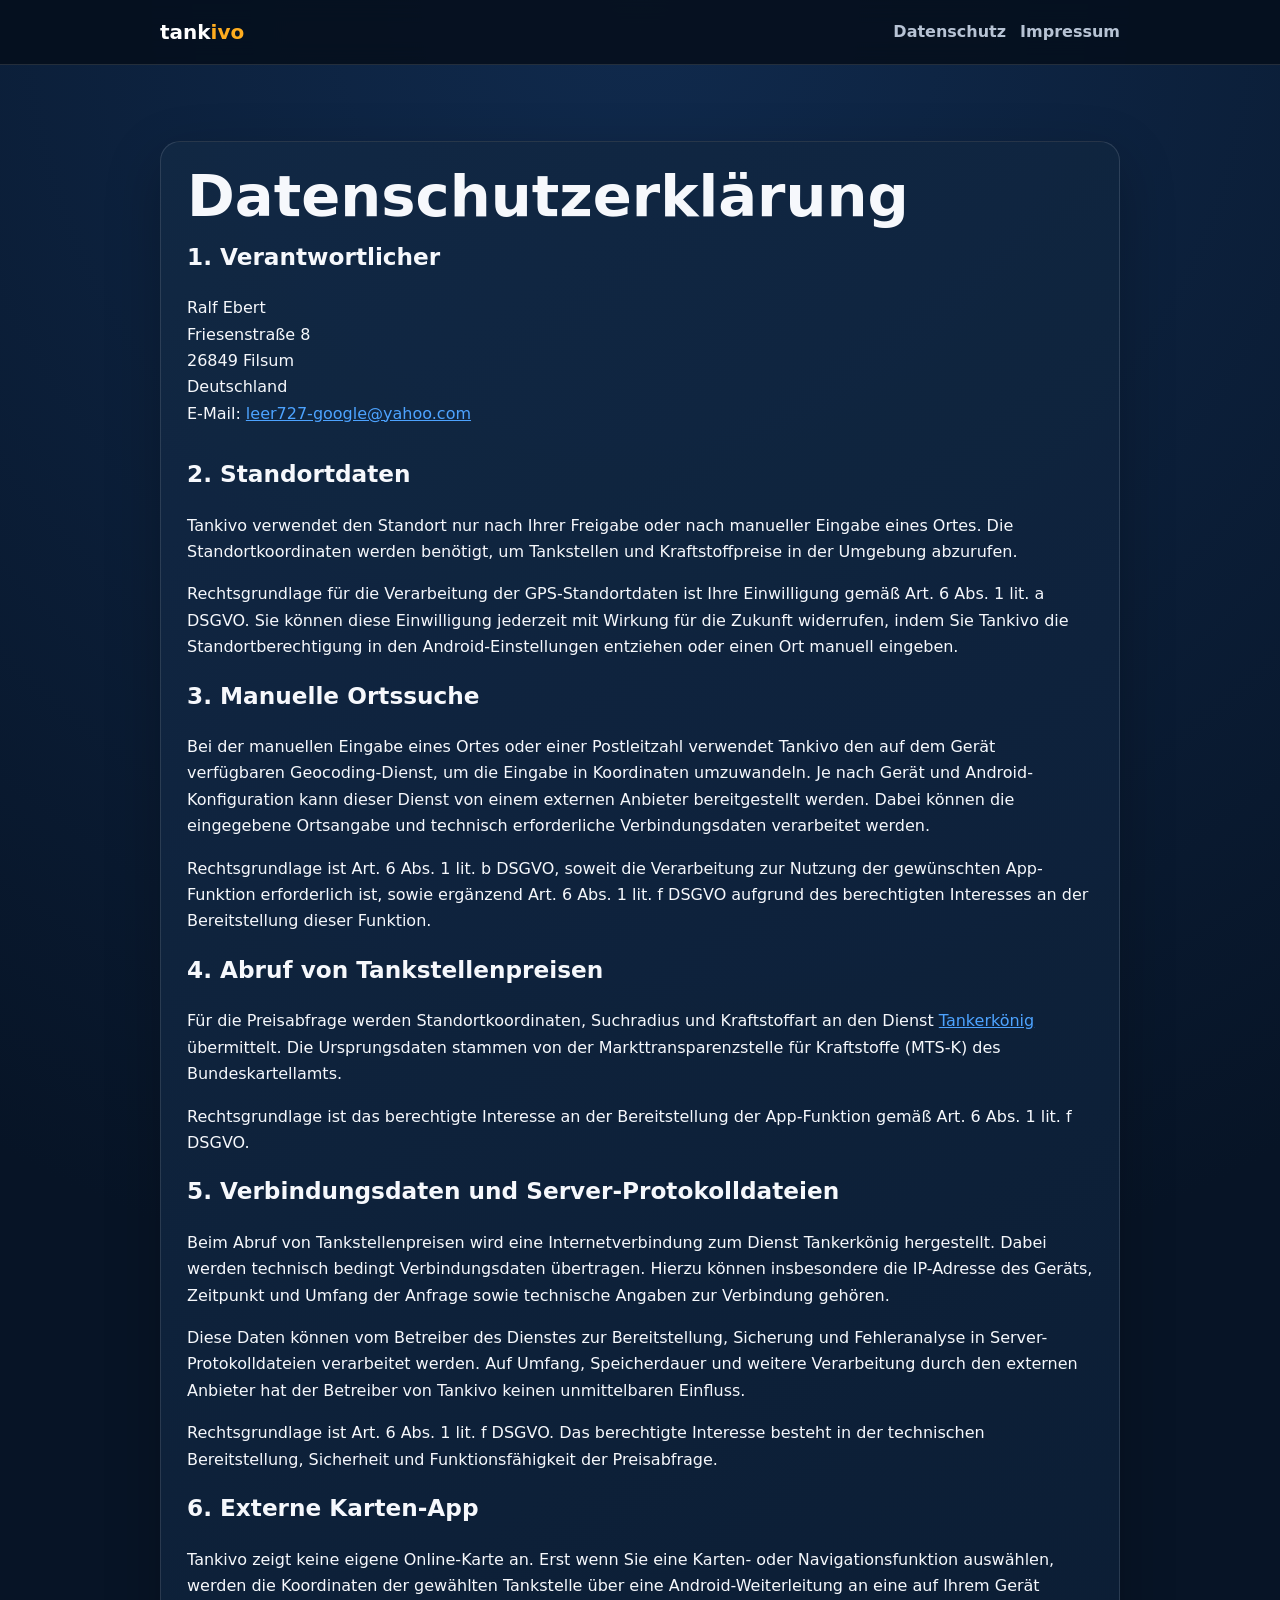
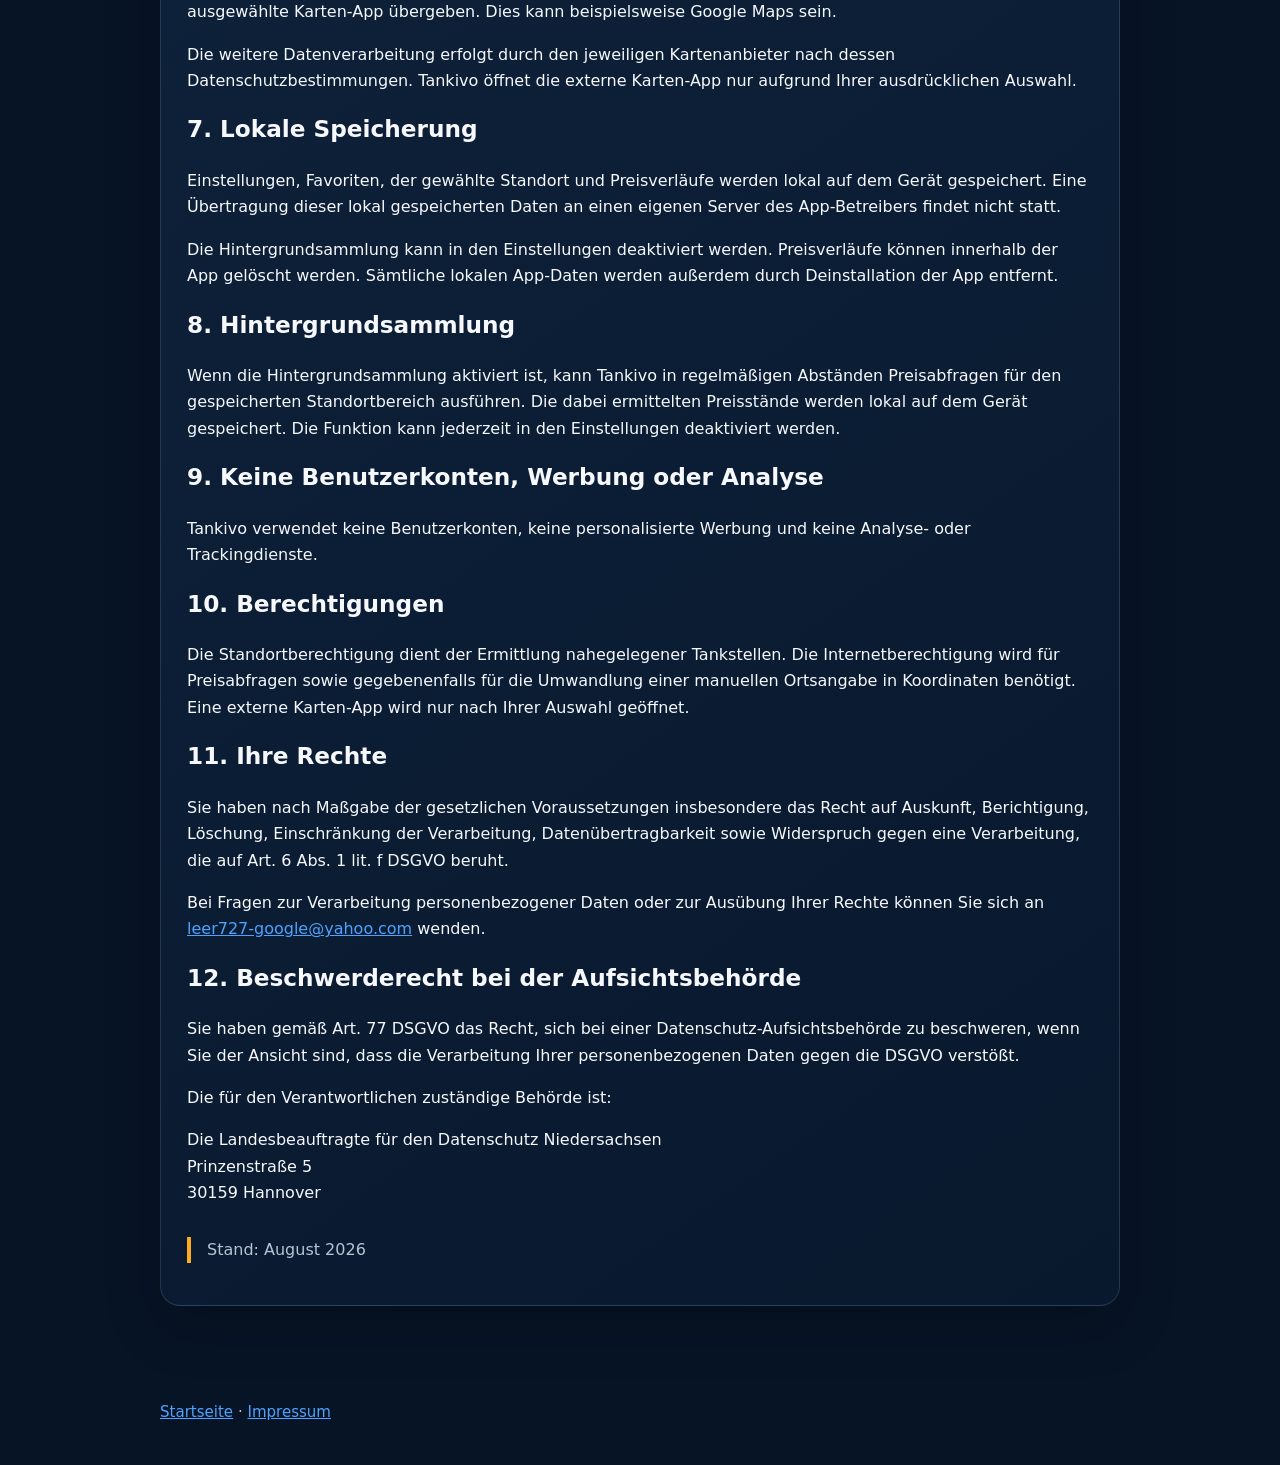
==== datenschutz.html @ 5ab4fc82 "Add Tankivo privacy policy" ====
<!doctype html>
<html lang="de">
<head>
  <meta charset="utf-8">
  <meta name="viewport" content="width=device-width, initial-scale=1">
  <meta name="description" content="Datenschutzerklärung der Android-App Tankivo.">
  <title>Datenschutz – Tankivo</title>
  <link rel="stylesheet" href="style.css">
</head>
<body>
<header>
  <nav>
    <a class="brand" href="index.html">tank<span>ivo</span></a>
    <div class="links">
      <a href="datenschutz.html">Datenschutz</a>
      <a href="impressum.html">Impressum</a>
    </div>
  </nav>
</header>
<main>
  <section class="card">
    <h1 style="font-size:clamp(2rem,7vw,3.6rem)">Datenschutzerklärung</h1>

    <h2>1. Verantwortlicher</h2>
    <address>
      Ralf Ebert<br>
      Friesenstraße 8<br>
      26849 Filsum<br>
      Deutschland<br>
      E-Mail: <a href="mailto:leer727-google@yahoo.com">leer727-google@yahoo.com</a>
    </address>

    <h2 style="margin-top:28px">2. Standortdaten</h2>
    <p>Tankivo verwendet den Standort nur nach Ihrer Freigabe oder nach manueller Eingabe eines Ortes. Die Standortkoordinaten werden benötigt, um Tankstellen und Kraftstoffpreise in der Umgebung abzurufen.</p>
    <p>Rechtsgrundlage für die Verarbeitung der GPS-Standortdaten ist Ihre Einwilligung gemäß Art. 6 Abs. 1 lit. a DSGVO. Sie können diese Einwilligung jederzeit mit Wirkung für die Zukunft widerrufen, indem Sie Tankivo die Standortberechtigung in den Android-Einstellungen entziehen oder einen Ort manuell eingeben.</p>

    <h2>3. Manuelle Ortssuche</h2>
    <p>Bei der manuellen Eingabe eines Ortes oder einer Postleitzahl verwendet Tankivo den auf dem Gerät verfügbaren Geocoding-Dienst, um die Eingabe in Koordinaten umzuwandeln. Je nach Gerät und Android-Konfiguration kann dieser Dienst von einem externen Anbieter bereitgestellt werden. Dabei können die eingegebene Ortsangabe und technisch erforderliche Verbindungsdaten verarbeitet werden.</p>
    <p>Rechtsgrundlage ist Art. 6 Abs. 1 lit. b DSGVO, soweit die Verarbeitung zur Nutzung der gewünschten App-Funktion erforderlich ist, sowie ergänzend Art. 6 Abs. 1 lit. f DSGVO aufgrund des berechtigten Interesses an der Bereitstellung dieser Funktion.</p>

    <h2>4. Abruf von Tankstellenpreisen</h2>
    <p>Für die Preisabfrage werden Standortkoordinaten, Suchradius und Kraftstoffart an den Dienst <a href="https://www.tankerkoenig.de/" rel="noopener noreferrer">Tankerkönig</a> übermittelt. Die Ursprungsdaten stammen von der Markttransparenzstelle für Kraftstoffe (MTS-K) des Bundeskartellamts.</p>
    <p>Rechtsgrundlage ist das berechtigte Interesse an der Bereitstellung der App-Funktion gemäß Art. 6 Abs. 1 lit. f DSGVO.</p>

    <h2>5. Verbindungsdaten und Server-Protokolldateien</h2>
    <p>Beim Abruf von Tankstellenpreisen wird eine Internetverbindung zum Dienst Tankerkönig hergestellt. Dabei werden technisch bedingt Verbindungsdaten übertragen. Hierzu können insbesondere die IP-Adresse des Geräts, Zeitpunkt und Umfang der Anfrage sowie technische Angaben zur Verbindung gehören.</p>
    <p>Diese Daten können vom Betreiber des Dienstes zur Bereitstellung, Sicherung und Fehleranalyse in Server-Protokolldateien verarbeitet werden. Auf Umfang, Speicherdauer und weitere Verarbeitung durch den externen Anbieter hat der Betreiber von Tankivo keinen unmittelbaren Einfluss.</p>
    <p>Rechtsgrundlage ist Art. 6 Abs. 1 lit. f DSGVO. Das berechtigte Interesse besteht in der technischen Bereitstellung, Sicherheit und Funktionsfähigkeit der Preisabfrage.</p>

    <h2>6. Externe Karten-App</h2>
    <p>Tankivo zeigt keine eigene Online-Karte an. Erst wenn Sie eine Karten- oder Navigationsfunktion auswählen, werden die Koordinaten der gewählten Tankstelle über eine Android-Weiterleitung an eine auf Ihrem Gerät ausgewählte Karten-App übergeben. Dies kann beispielsweise Google Maps sein.</p>
    <p>Die weitere Datenverarbeitung erfolgt durch den jeweiligen Kartenanbieter nach dessen Datenschutzbestimmungen. Tankivo öffnet die externe Karten-App nur aufgrund Ihrer ausdrücklichen Auswahl.</p>

    <h2>7. Lokale Speicherung</h2>
    <p>Einstellungen, Favoriten, der gewählte Standort und Preisverläufe werden lokal auf dem Gerät gespeichert. Eine Übertragung dieser lokal gespeicherten Daten an einen eigenen Server des App-Betreibers findet nicht statt.</p>
    <p>Die Hintergrundsammlung kann in den Einstellungen deaktiviert werden. Preisverläufe können innerhalb der App gelöscht werden. Sämtliche lokalen App-Daten werden außerdem durch Deinstallation der App entfernt.</p>

    <h2>8. Hintergrundsammlung</h2>
    <p>Wenn die Hintergrundsammlung aktiviert ist, kann Tankivo in regelmäßigen Abständen Preisabfragen für den gespeicherten Standortbereich ausführen. Die dabei ermittelten Preisstände werden lokal auf dem Gerät gespeichert. Die Funktion kann jederzeit in den Einstellungen deaktiviert werden.</p>

    <h2>9. Keine Benutzerkonten, Werbung oder Analyse</h2>
    <p>Tankivo verwendet keine Benutzerkonten, keine personalisierte Werbung und keine Analyse- oder Trackingdienste.</p>

    <h2>10. Berechtigungen</h2>
    <p>Die Standortberechtigung dient der Ermittlung nahegelegener Tankstellen. Die Internetberechtigung wird für Preisabfragen sowie gegebenenfalls für die Umwandlung einer manuellen Ortsangabe in Koordinaten benötigt. Eine externe Karten-App wird nur nach Ihrer Auswahl geöffnet.</p>

    <h2>11. Ihre Rechte</h2>
    <p>Sie haben nach Maßgabe der gesetzlichen Voraussetzungen insbesondere das Recht auf Auskunft, Berichtigung, Löschung, Einschränkung der Verarbeitung, Datenübertragbarkeit sowie Widerspruch gegen eine Verarbeitung, die auf Art. 6 Abs. 1 lit. f DSGVO beruht.</p>
    <p>Bei Fragen zur Verarbeitung personenbezogener Daten oder zur Ausübung Ihrer Rechte können Sie sich an <a href="mailto:leer727-google@yahoo.com">leer727-google@yahoo.com</a> wenden.</p>

    <h2>12. Beschwerderecht bei der Aufsichtsbehörde</h2>
    <p>Sie haben gemäß Art. 77 DSGVO das Recht, sich bei einer Datenschutz-Aufsichtsbehörde zu beschweren, wenn Sie der Ansicht sind, dass die Verarbeitung Ihrer personenbezogenen Daten gegen die DSGVO verstößt.</p>
    <p>Die für den Verantwortlichen zuständige Behörde ist:</p>
    <address>
      Die Landesbeauftragte für den Datenschutz Niedersachsen<br>
      Prinzenstraße 5<br>
      30159 Hannover
    </address>

    <p class="notice" style="margin-top:30px">Stand: August 2026</p>
  </section>
</main>
<footer>
  <a href="index.html">Startseite</a> · <a href="impressum.html">Impressum</a>
</footer>
</body>
</html>
---- style.css ----
:root {
  color-scheme: light dark;
  --bg: #071426;
  --surface: #0d1e35;
  --surface-2: #122844;
  --text: #f6f8fc;
  --muted: #b7c3d4;
  --blue: #4da3ff;
  --orange: #ffad1f;
  --border: rgba(255,255,255,.12);
}
* { box-sizing: border-box; }
html { scroll-behavior: smooth; }
body {
  margin: 0;
  font-family: system-ui, -apple-system, BlinkMacSystemFont, "Segoe UI", sans-serif;
  background: radial-gradient(circle at top, #102a4d 0, var(--bg) 42%);
  color: var(--text);
  line-height: 1.65;
}
a { color: var(--blue); }
header {
  border-bottom: 1px solid var(--border);
  background: rgba(5, 14, 27, .86);
  backdrop-filter: blur(12px);
  position: sticky;
  top: 0;
  z-index: 10;
}
nav, main, footer {
  width: min(960px, calc(100% - 32px));
  margin: 0 auto;
}
nav {
  min-height: 64px;
  display: flex;
  align-items: center;
  justify-content: space-between;
  gap: 20px;
}
.brand { font-weight: 850; font-size: 1.25rem; color: #fff; text-decoration: none; }
.brand span { color: var(--orange); }
.links { display: flex; flex-wrap: wrap; gap: 14px; }
.links a { text-decoration: none; color: var(--muted); font-weight: 650; }
.links a:hover { color: #fff; }
main { padding: 54px 0 70px; }
.hero, .card {
  background: linear-gradient(145deg, rgba(18,40,68,.94), rgba(9,25,46,.94));
  border: 1px solid var(--border);
  border-radius: 20px;
  box-shadow: 0 18px 55px rgba(0,0,0,.24);
}
.hero { padding: clamp(28px, 6vw, 56px); }
.card { padding: 26px; margin-top: 22px; }
h1 { margin: 0 0 12px; font-size: clamp(2.2rem, 8vw, 4.8rem); line-height: 1; }
h1 .ivo { color: var(--orange); }
h2 { margin-top: 0; font-size: 1.45rem; }
h3 { margin-top: 26px; margin-bottom: 6px; }
p { margin-top: 0; }
.lead { font-size: 1.15rem; color: var(--muted); max-width: 720px; }
.buttons { display: flex; flex-wrap: wrap; gap: 12px; margin-top: 26px; }
.button {
  display: inline-block;
  padding: 11px 17px;
  border-radius: 10px;
  text-decoration: none;
  font-weight: 750;
  background: var(--blue);
  color: #061426;
}
.button.secondary { background: var(--orange); }
.notice { border-left: 4px solid var(--orange); padding-left: 16px; color: var(--muted); }
address { font-style: normal; }
footer { padding: 24px 0 40px; color: var(--muted); font-size: .94rem; }
@media (max-width: 640px) {
  nav { align-items: flex-start; flex-direction: column; padding: 14px 0; }
  main { padding-top: 28px; }
  .hero, .card { border-radius: 15px; }
}
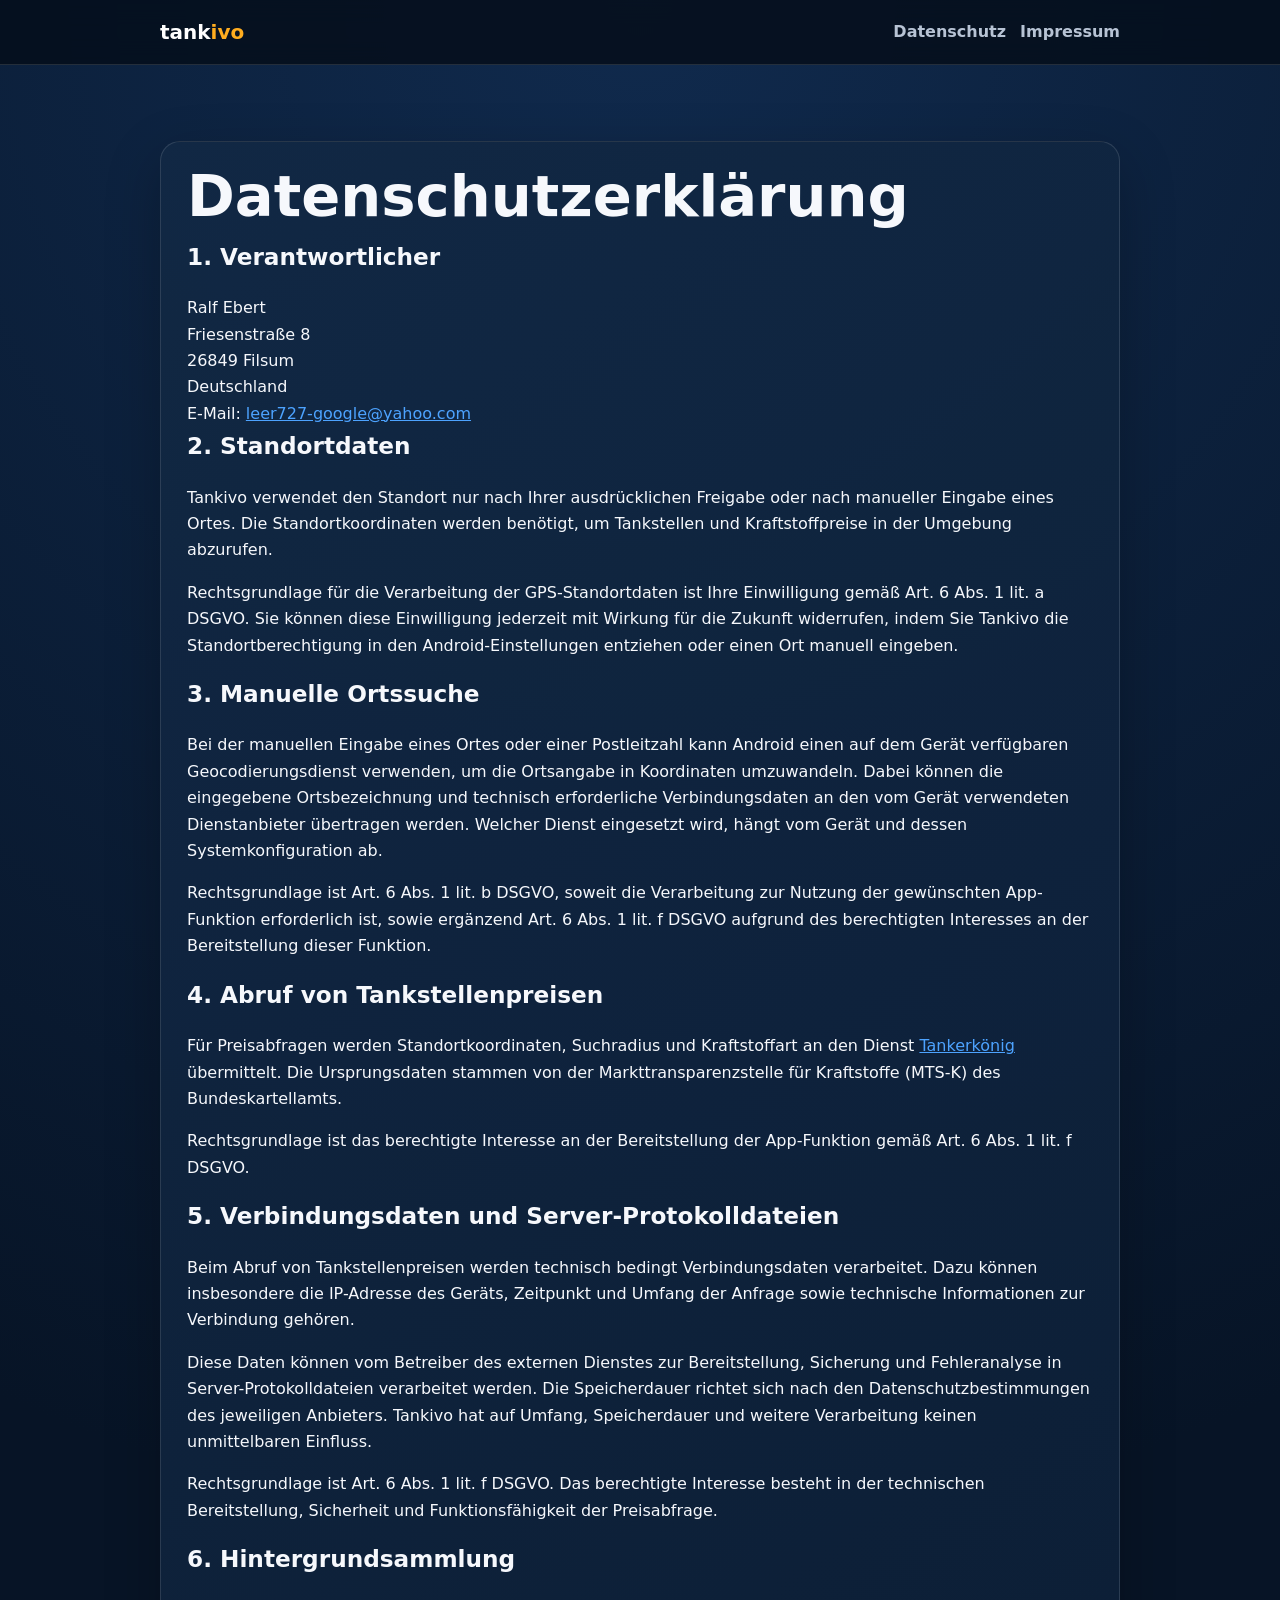
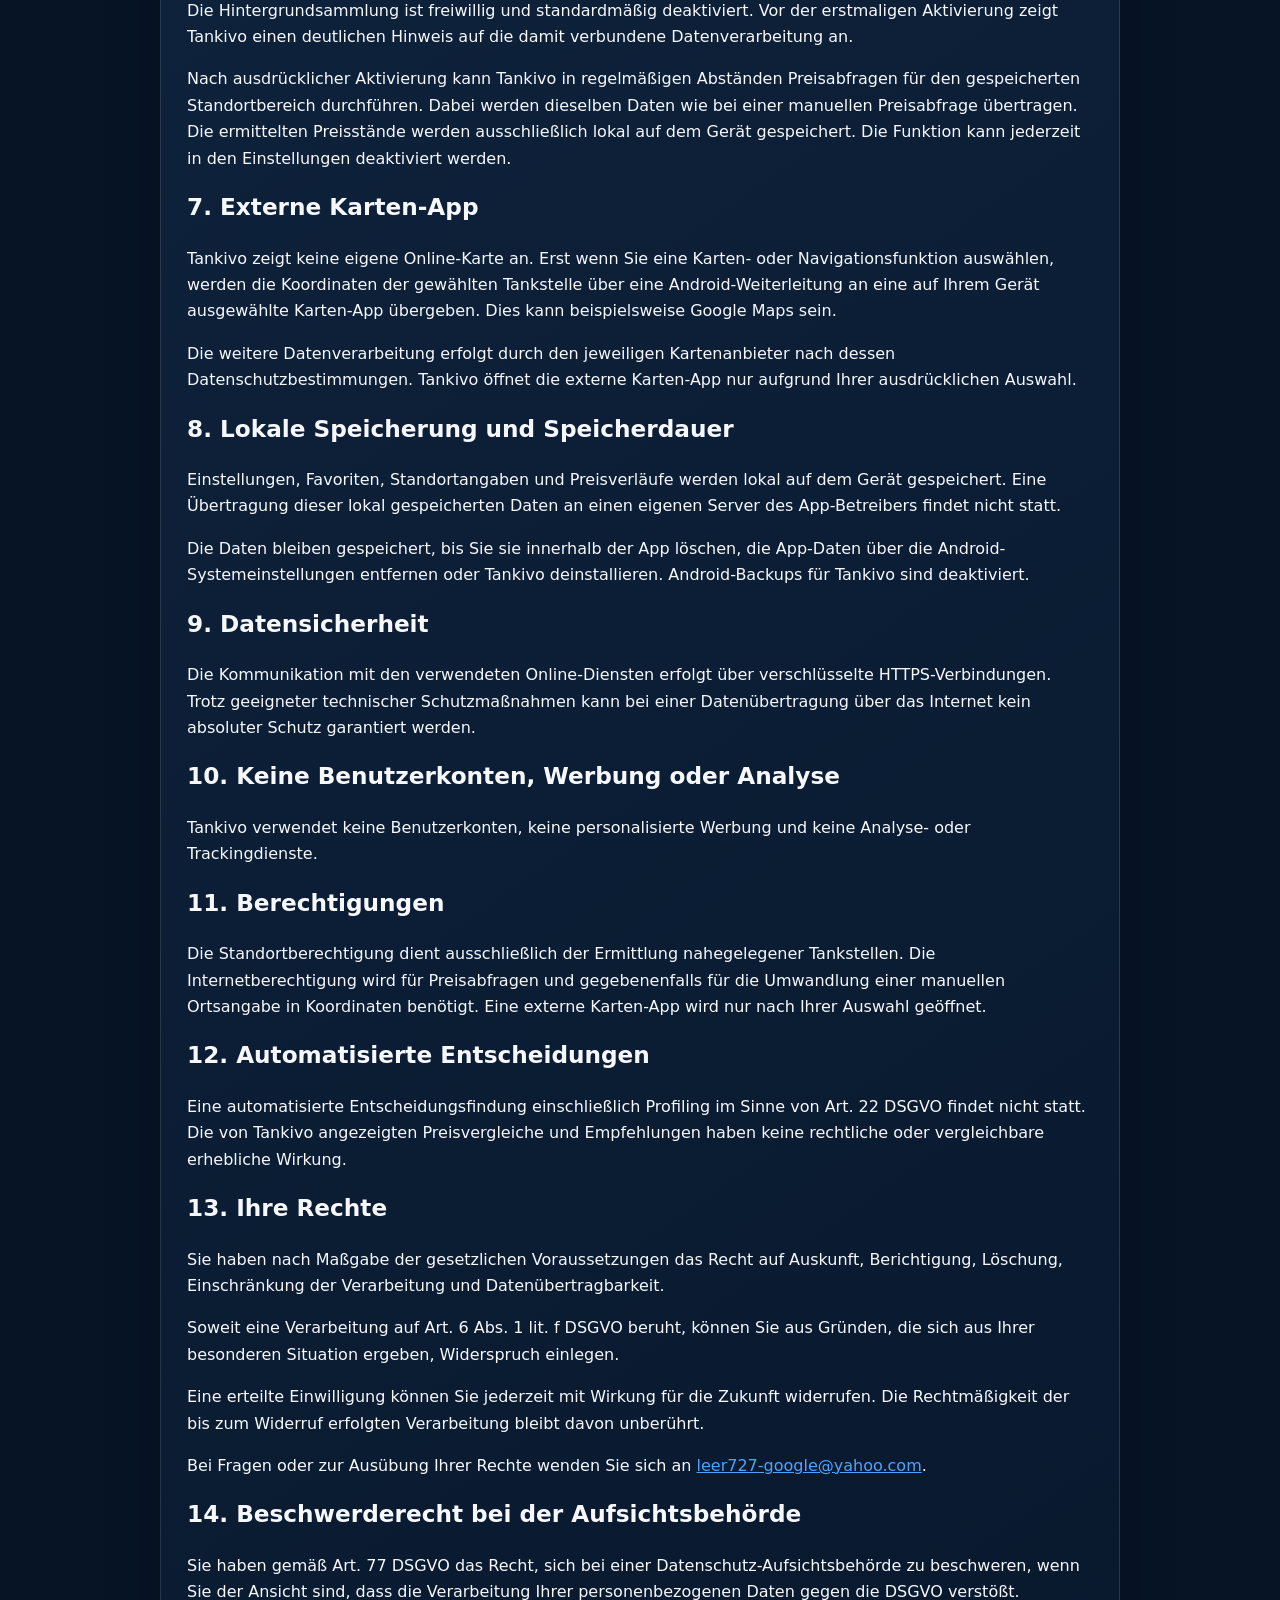
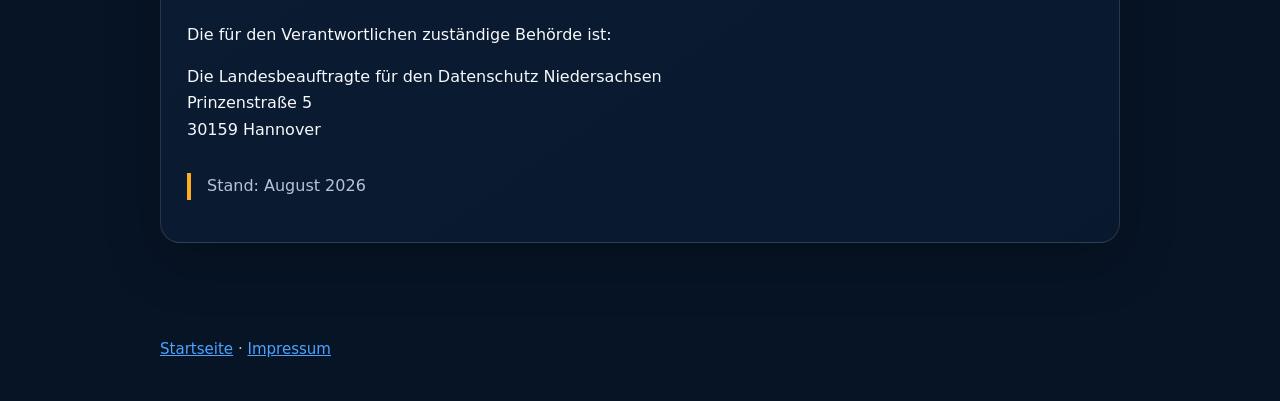
==== commit 58b55e0c: "Align public privacy policy with app behavior" ====
--- a/datenschutz.html
+++ b/datenschutz.html
@@ -30,45 +30,54 @@
       E-Mail: <a href="mailto:leer727-google@yahoo.com">leer727-google@yahoo.com</a>
     </address>
 
-    <h2 style="margin-top:28px">2. Standortdaten</h2>
-    <p>Tankivo verwendet den Standort nur nach Ihrer Freigabe oder nach manueller Eingabe eines Ortes. Die Standortkoordinaten werden benötigt, um Tankstellen und Kraftstoffpreise in der Umgebung abzurufen.</p>
+    <h2>2. Standortdaten</h2>
+    <p>Tankivo verwendet den Standort nur nach Ihrer ausdrücklichen Freigabe oder nach manueller Eingabe eines Ortes. Die Standortkoordinaten werden benötigt, um Tankstellen und Kraftstoffpreise in der Umgebung abzurufen.</p>
     <p>Rechtsgrundlage für die Verarbeitung der GPS-Standortdaten ist Ihre Einwilligung gemäß Art. 6 Abs. 1 lit. a DSGVO. Sie können diese Einwilligung jederzeit mit Wirkung für die Zukunft widerrufen, indem Sie Tankivo die Standortberechtigung in den Android-Einstellungen entziehen oder einen Ort manuell eingeben.</p>
 
     <h2>3. Manuelle Ortssuche</h2>
-    <p>Bei der manuellen Eingabe eines Ortes oder einer Postleitzahl verwendet Tankivo den auf dem Gerät verfügbaren Geocoding-Dienst, um die Eingabe in Koordinaten umzuwandeln. Je nach Gerät und Android-Konfiguration kann dieser Dienst von einem externen Anbieter bereitgestellt werden. Dabei können die eingegebene Ortsangabe und technisch erforderliche Verbindungsdaten verarbeitet werden.</p>
+    <p>Bei der manuellen Eingabe eines Ortes oder einer Postleitzahl kann Android einen auf dem Gerät verfügbaren Geocodierungsdienst verwenden, um die Ortsangabe in Koordinaten umzuwandeln. Dabei können die eingegebene Ortsbezeichnung und technisch erforderliche Verbindungsdaten an den vom Gerät verwendeten Dienstanbieter übertragen werden. Welcher Dienst eingesetzt wird, hängt vom Gerät und dessen Systemkonfiguration ab.</p>
     <p>Rechtsgrundlage ist Art. 6 Abs. 1 lit. b DSGVO, soweit die Verarbeitung zur Nutzung der gewünschten App-Funktion erforderlich ist, sowie ergänzend Art. 6 Abs. 1 lit. f DSGVO aufgrund des berechtigten Interesses an der Bereitstellung dieser Funktion.</p>
 
     <h2>4. Abruf von Tankstellenpreisen</h2>
-    <p>Für die Preisabfrage werden Standortkoordinaten, Suchradius und Kraftstoffart an den Dienst <a href="https://www.tankerkoenig.de/" rel="noopener noreferrer">Tankerkönig</a> übermittelt. Die Ursprungsdaten stammen von der Markttransparenzstelle für Kraftstoffe (MTS-K) des Bundeskartellamts.</p>
+    <p>Für Preisabfragen werden Standortkoordinaten, Suchradius und Kraftstoffart an den Dienst <a href="https://www.tankerkoenig.de/" rel="noopener noreferrer">Tankerkönig</a> übermittelt. Die Ursprungsdaten stammen von der Markttransparenzstelle für Kraftstoffe (MTS-K) des Bundeskartellamts.</p>
     <p>Rechtsgrundlage ist das berechtigte Interesse an der Bereitstellung der App-Funktion gemäß Art. 6 Abs. 1 lit. f DSGVO.</p>
 
     <h2>5. Verbindungsdaten und Server-Protokolldateien</h2>
-    <p>Beim Abruf von Tankstellenpreisen wird eine Internetverbindung zum Dienst Tankerkönig hergestellt. Dabei werden technisch bedingt Verbindungsdaten übertragen. Hierzu können insbesondere die IP-Adresse des Geräts, Zeitpunkt und Umfang der Anfrage sowie technische Angaben zur Verbindung gehören.</p>
-    <p>Diese Daten können vom Betreiber des Dienstes zur Bereitstellung, Sicherung und Fehleranalyse in Server-Protokolldateien verarbeitet werden. Auf Umfang, Speicherdauer und weitere Verarbeitung durch den externen Anbieter hat der Betreiber von Tankivo keinen unmittelbaren Einfluss.</p>
+    <p>Beim Abruf von Tankstellenpreisen werden technisch bedingt Verbindungsdaten verarbeitet. Dazu können insbesondere die IP-Adresse des Geräts, Zeitpunkt und Umfang der Anfrage sowie technische Informationen zur Verbindung gehören.</p>
+    <p>Diese Daten können vom Betreiber des externen Dienstes zur Bereitstellung, Sicherung und Fehleranalyse in Server-Protokolldateien verarbeitet werden. Die Speicherdauer richtet sich nach den Datenschutzbestimmungen des jeweiligen Anbieters. Tankivo hat auf Umfang, Speicherdauer und weitere Verarbeitung keinen unmittelbaren Einfluss.</p>
     <p>Rechtsgrundlage ist Art. 6 Abs. 1 lit. f DSGVO. Das berechtigte Interesse besteht in der technischen Bereitstellung, Sicherheit und Funktionsfähigkeit der Preisabfrage.</p>
 
-    <h2>6. Externe Karten-App</h2>
+    <h2>6. Hintergrundsammlung</h2>
+    <p>Die Hintergrundsammlung ist freiwillig und standardmäßig deaktiviert. Vor der erstmaligen Aktivierung zeigt Tankivo einen deutlichen Hinweis auf die damit verbundene Datenverarbeitung an.</p>
+    <p>Nach ausdrücklicher Aktivierung kann Tankivo in regelmäßigen Abständen Preisabfragen für den gespeicherten Standortbereich durchführen. Dabei werden dieselben Daten wie bei einer manuellen Preisabfrage übertragen. Die ermittelten Preisstände werden ausschließlich lokal auf dem Gerät gespeichert. Die Funktion kann jederzeit in den Einstellungen deaktiviert werden.</p>
+
+    <h2>7. Externe Karten-App</h2>
     <p>Tankivo zeigt keine eigene Online-Karte an. Erst wenn Sie eine Karten- oder Navigationsfunktion auswählen, werden die Koordinaten der gewählten Tankstelle über eine Android-Weiterleitung an eine auf Ihrem Gerät ausgewählte Karten-App übergeben. Dies kann beispielsweise Google Maps sein.</p>
     <p>Die weitere Datenverarbeitung erfolgt durch den jeweiligen Kartenanbieter nach dessen Datenschutzbestimmungen. Tankivo öffnet die externe Karten-App nur aufgrund Ihrer ausdrücklichen Auswahl.</p>
 
-    <h2>7. Lokale Speicherung</h2>
-    <p>Einstellungen, Favoriten, der gewählte Standort und Preisverläufe werden lokal auf dem Gerät gespeichert. Eine Übertragung dieser lokal gespeicherten Daten an einen eigenen Server des App-Betreibers findet nicht statt.</p>
-    <p>Die Hintergrundsammlung kann in den Einstellungen deaktiviert werden. Preisverläufe können innerhalb der App gelöscht werden. Sämtliche lokalen App-Daten werden außerdem durch Deinstallation der App entfernt.</p>
+    <h2>8. Lokale Speicherung und Speicherdauer</h2>
+    <p>Einstellungen, Favoriten, Standortangaben und Preisverläufe werden lokal auf dem Gerät gespeichert. Eine Übertragung dieser lokal gespeicherten Daten an einen eigenen Server des App-Betreibers findet nicht statt.</p>
+    <p>Die Daten bleiben gespeichert, bis Sie sie innerhalb der App löschen, die App-Daten über die Android-Systemeinstellungen entfernen oder Tankivo deinstallieren. Android-Backups für Tankivo sind deaktiviert.</p>
 
-    <h2>8. Hintergrundsammlung</h2>
-    <p>Wenn die Hintergrundsammlung aktiviert ist, kann Tankivo in regelmäßigen Abständen Preisabfragen für den gespeicherten Standortbereich ausführen. Die dabei ermittelten Preisstände werden lokal auf dem Gerät gespeichert. Die Funktion kann jederzeit in den Einstellungen deaktiviert werden.</p>
+    <h2>9. Datensicherheit</h2>
+    <p>Die Kommunikation mit den verwendeten Online-Diensten erfolgt über verschlüsselte HTTPS-Verbindungen. Trotz geeigneter technischer Schutzmaßnahmen kann bei einer Datenübertragung über das Internet kein absoluter Schutz garantiert werden.</p>
 
-    <h2>9. Keine Benutzerkonten, Werbung oder Analyse</h2>
+    <h2>10. Keine Benutzerkonten, Werbung oder Analyse</h2>
     <p>Tankivo verwendet keine Benutzerkonten, keine personalisierte Werbung und keine Analyse- oder Trackingdienste.</p>
 
-    <h2>10. Berechtigungen</h2>
-    <p>Die Standortberechtigung dient der Ermittlung nahegelegener Tankstellen. Die Internetberechtigung wird für Preisabfragen sowie gegebenenfalls für die Umwandlung einer manuellen Ortsangabe in Koordinaten benötigt. Eine externe Karten-App wird nur nach Ihrer Auswahl geöffnet.</p>
+    <h2>11. Berechtigungen</h2>
+    <p>Die Standortberechtigung dient ausschließlich der Ermittlung nahegelegener Tankstellen. Die Internetberechtigung wird für Preisabfragen und gegebenenfalls für die Umwandlung einer manuellen Ortsangabe in Koordinaten benötigt. Eine externe Karten-App wird nur nach Ihrer Auswahl geöffnet.</p>
 
-    <h2>11. Ihre Rechte</h2>
-    <p>Sie haben nach Maßgabe der gesetzlichen Voraussetzungen insbesondere das Recht auf Auskunft, Berichtigung, Löschung, Einschränkung der Verarbeitung, Datenübertragbarkeit sowie Widerspruch gegen eine Verarbeitung, die auf Art. 6 Abs. 1 lit. f DSGVO beruht.</p>
-    <p>Bei Fragen zur Verarbeitung personenbezogener Daten oder zur Ausübung Ihrer Rechte können Sie sich an <a href="mailto:leer727-google@yahoo.com">leer727-google@yahoo.com</a> wenden.</p>
+    <h2>12. Automatisierte Entscheidungen</h2>
+    <p>Eine automatisierte Entscheidungsfindung einschließlich Profiling im Sinne von Art. 22 DSGVO findet nicht statt. Die von Tankivo angezeigten Preisvergleiche und Empfehlungen haben keine rechtliche oder vergleichbare erhebliche Wirkung.</p>
 
-    <h2>12. Beschwerderecht bei der Aufsichtsbehörde</h2>
+    <h2>13. Ihre Rechte</h2>
+    <p>Sie haben nach Maßgabe der gesetzlichen Voraussetzungen das Recht auf Auskunft, Berichtigung, Löschung, Einschränkung der Verarbeitung und Datenübertragbarkeit.</p>
+    <p>Soweit eine Verarbeitung auf Art. 6 Abs. 1 lit. f DSGVO beruht, können Sie aus Gründen, die sich aus Ihrer besonderen Situation ergeben, Widerspruch einlegen.</p>
+    <p>Eine erteilte Einwilligung können Sie jederzeit mit Wirkung für die Zukunft widerrufen. Die Rechtmäßigkeit der bis zum Widerruf erfolgten Verarbeitung bleibt davon unberührt.</p>
+    <p>Bei Fragen oder zur Ausübung Ihrer Rechte wenden Sie sich an <a href="mailto:leer727-google@yahoo.com">leer727-google@yahoo.com</a>.</p>
+
+    <h2>14. Beschwerderecht bei der Aufsichtsbehörde</h2>
     <p>Sie haben gemäß Art. 77 DSGVO das Recht, sich bei einer Datenschutz-Aufsichtsbehörde zu beschweren, wenn Sie der Ansicht sind, dass die Verarbeitung Ihrer personenbezogenen Daten gegen die DSGVO verstößt.</p>
     <p>Die für den Verantwortlichen zuständige Behörde ist:</p>
     <address>
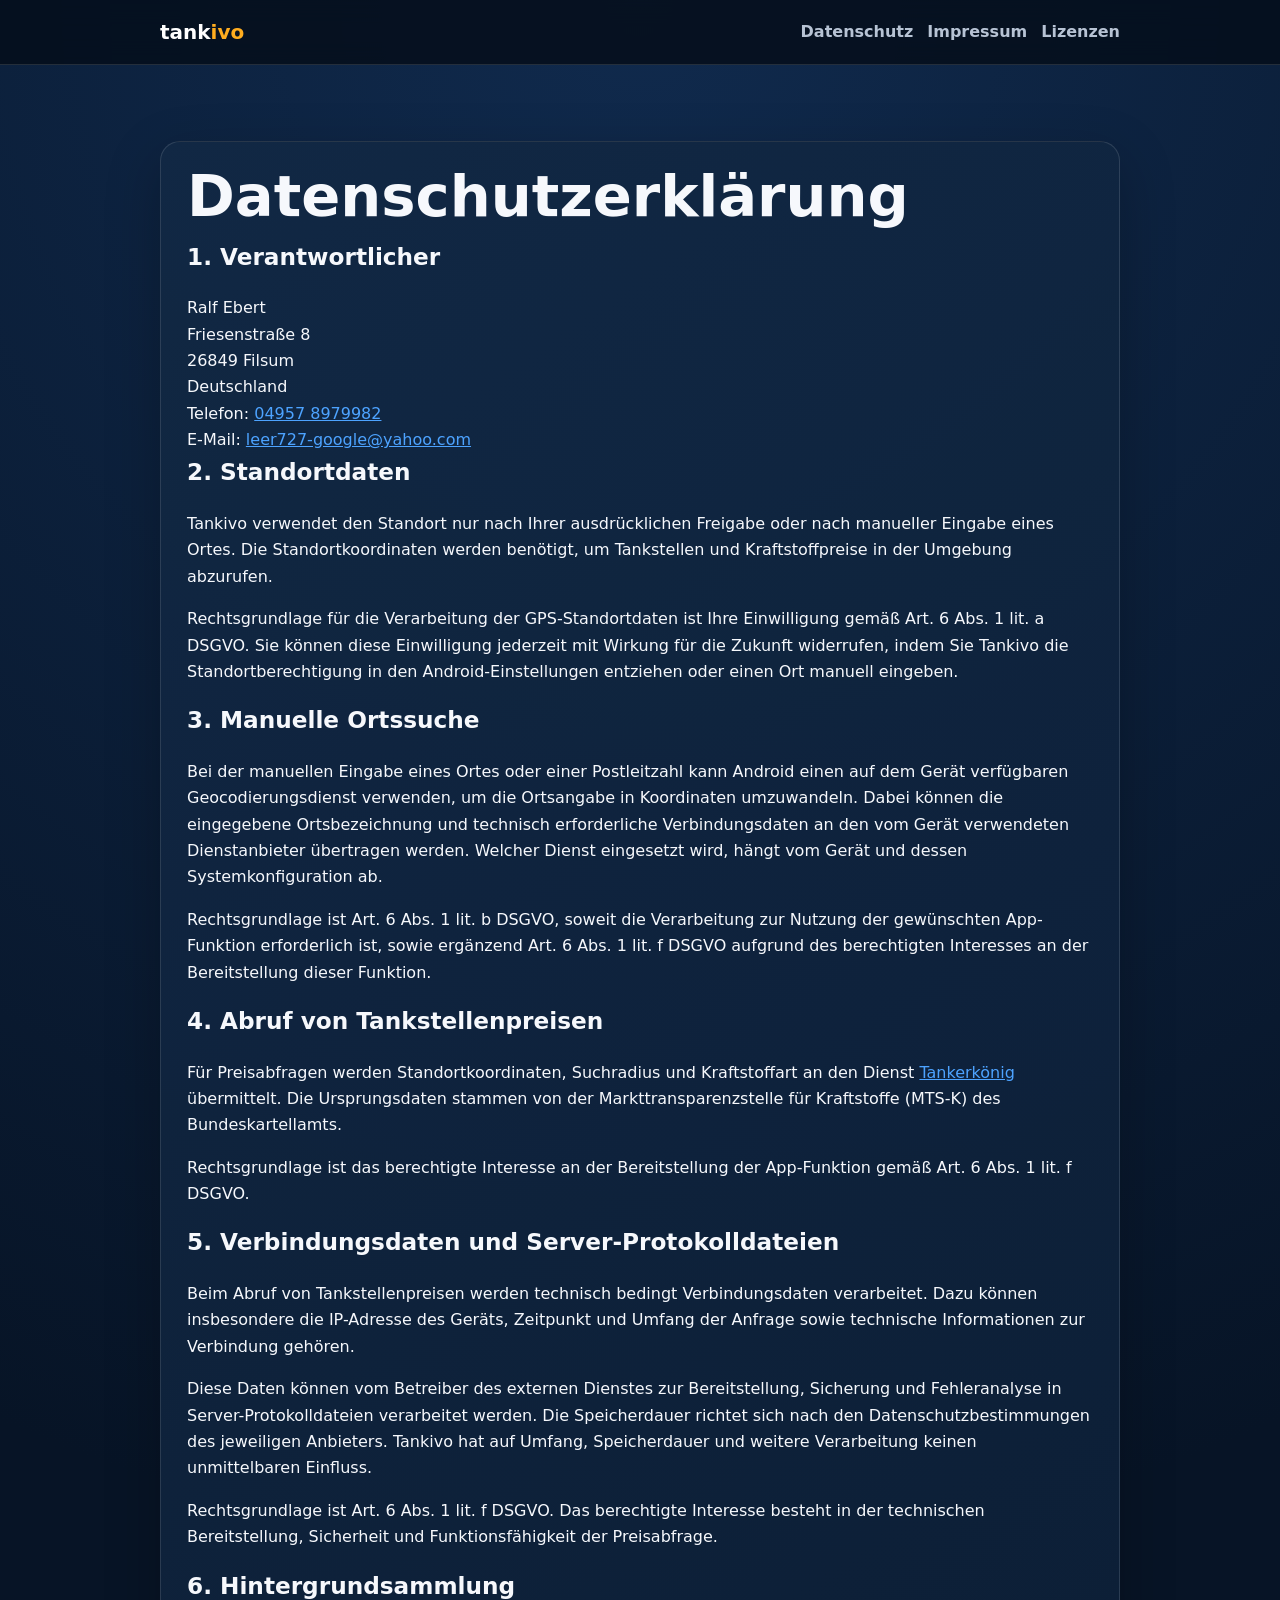
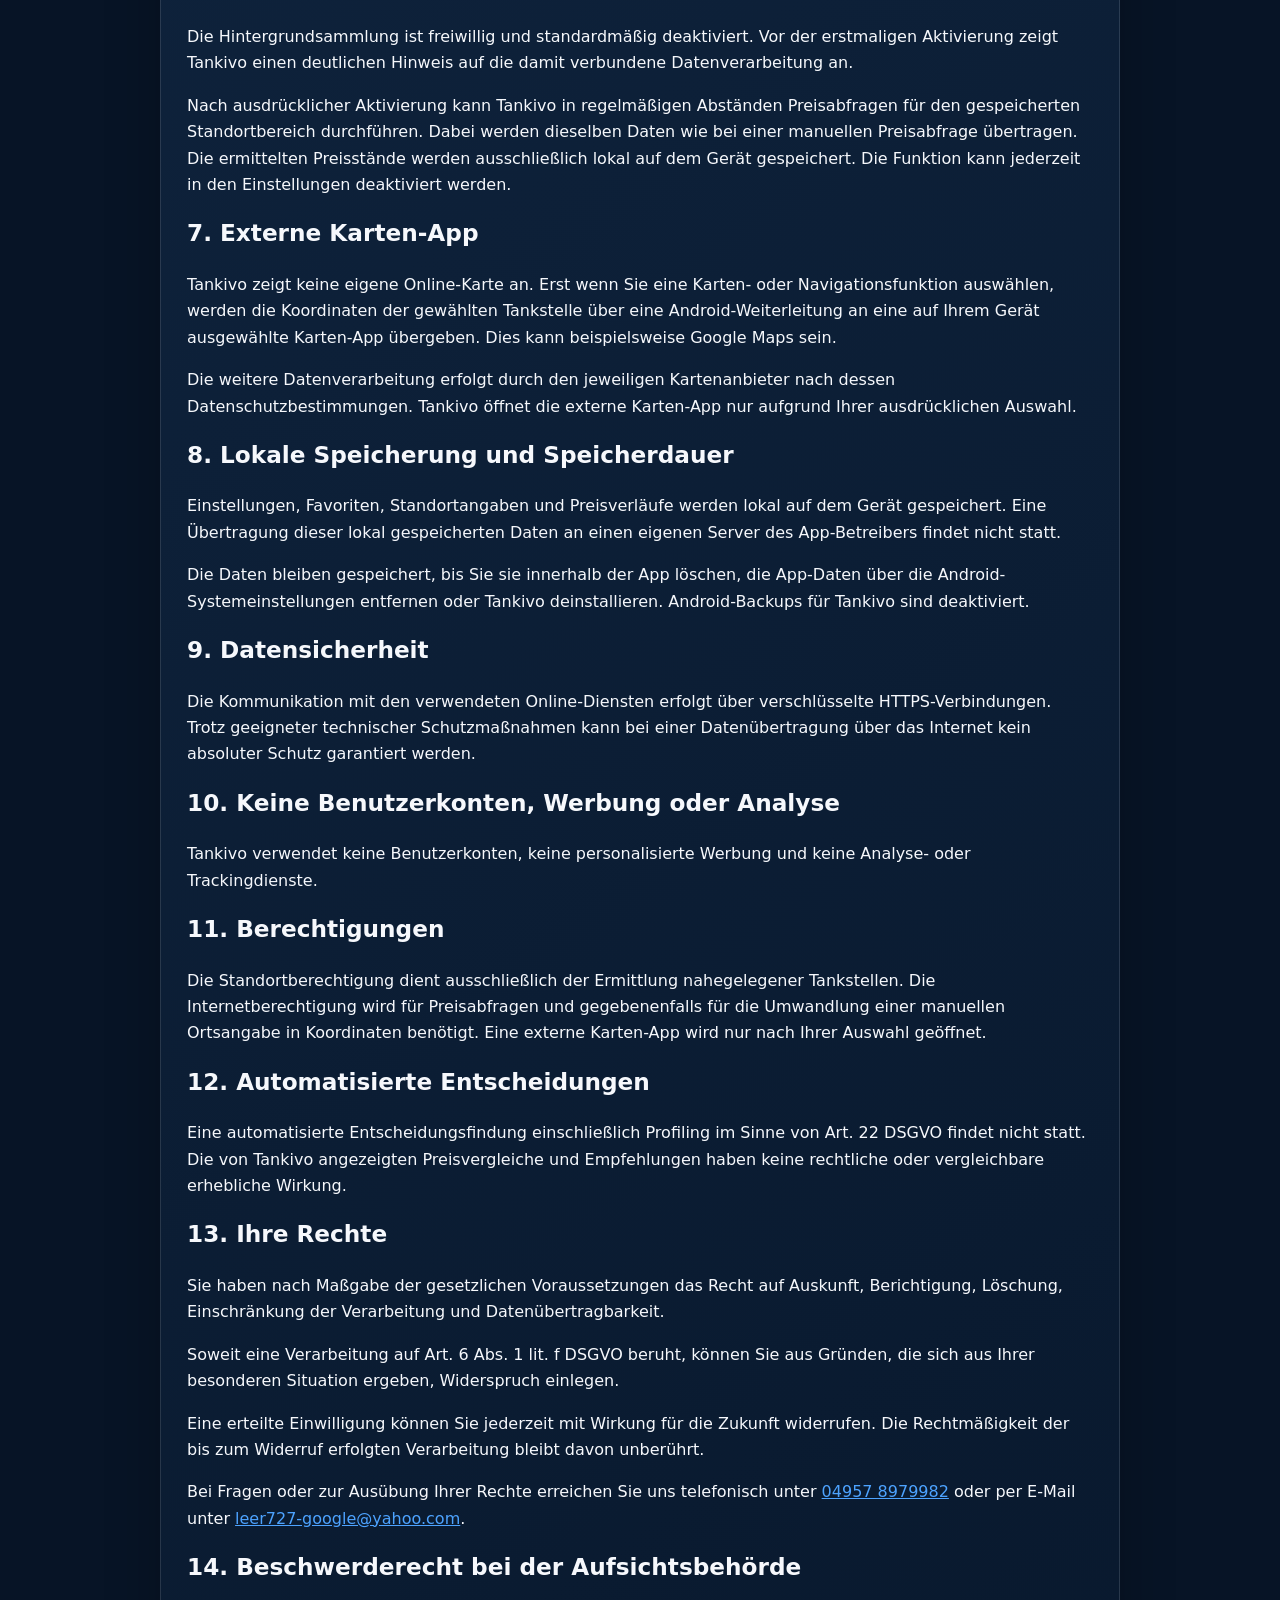
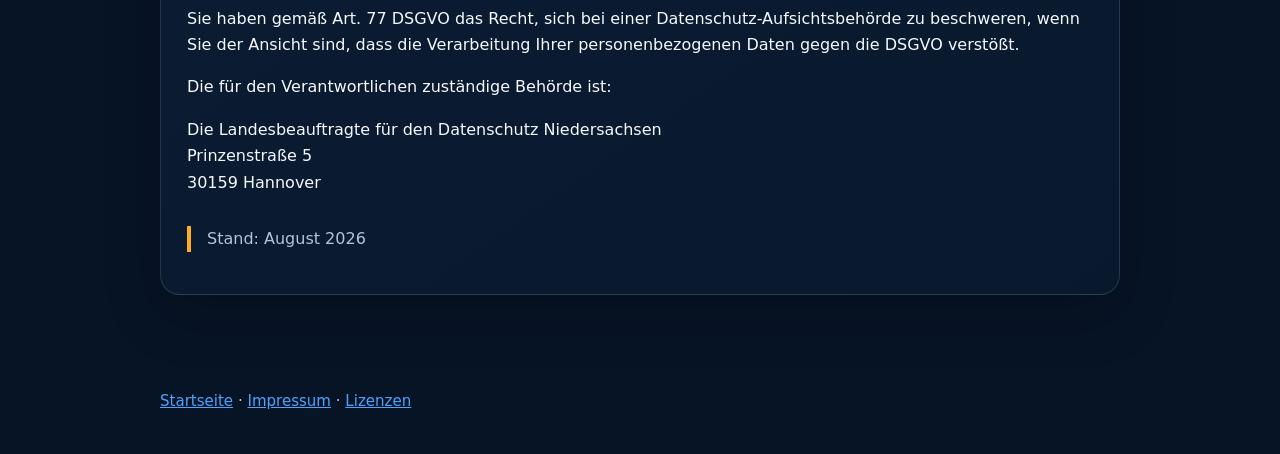
==== commit fc849a0e: "Add phone number to privacy policy" ====
--- a/datenschutz.html
+++ b/datenschutz.html
@@ -14,6 +14,7 @@
     <div class="links">
       <a href="datenschutz.html">Datenschutz</a>
       <a href="impressum.html">Impressum</a>
+      <a href="lizenzen.html">Lizenzen</a>
     </div>
   </nav>
 </header>
@@ -27,6 +28,7 @@
       Friesenstraße 8<br>
       26849 Filsum<br>
       Deutschland<br>
+      Telefon: <a href="tel:+4949578979982">04957 8979982</a><br>
       E-Mail: <a href="mailto:leer727-google@yahoo.com">leer727-google@yahoo.com</a>
     </address>
 
@@ -75,7 +77,7 @@
     <p>Sie haben nach Maßgabe der gesetzlichen Voraussetzungen das Recht auf Auskunft, Berichtigung, Löschung, Einschränkung der Verarbeitung und Datenübertragbarkeit.</p>
     <p>Soweit eine Verarbeitung auf Art. 6 Abs. 1 lit. f DSGVO beruht, können Sie aus Gründen, die sich aus Ihrer besonderen Situation ergeben, Widerspruch einlegen.</p>
     <p>Eine erteilte Einwilligung können Sie jederzeit mit Wirkung für die Zukunft widerrufen. Die Rechtmäßigkeit der bis zum Widerruf erfolgten Verarbeitung bleibt davon unberührt.</p>
-    <p>Bei Fragen oder zur Ausübung Ihrer Rechte wenden Sie sich an <a href="mailto:leer727-google@yahoo.com">leer727-google@yahoo.com</a>.</p>
+    <p>Bei Fragen oder zur Ausübung Ihrer Rechte erreichen Sie uns telefonisch unter <a href="tel:+4949578979982">04957 8979982</a> oder per E-Mail unter <a href="mailto:leer727-google@yahoo.com">leer727-google@yahoo.com</a>.</p>
 
     <h2>14. Beschwerderecht bei der Aufsichtsbehörde</h2>
     <p>Sie haben gemäß Art. 77 DSGVO das Recht, sich bei einer Datenschutz-Aufsichtsbehörde zu beschweren, wenn Sie der Ansicht sind, dass die Verarbeitung Ihrer personenbezogenen Daten gegen die DSGVO verstößt.</p>
@@ -90,7 +92,7 @@
   </section>
 </main>
 <footer>
-  <a href="index.html">Startseite</a> · <a href="impressum.html">Impressum</a>
+  <a href="index.html">Startseite</a> · <a href="impressum.html">Impressum</a> · <a href="lizenzen.html">Lizenzen</a>
 </footer>
 </body>
 </html>
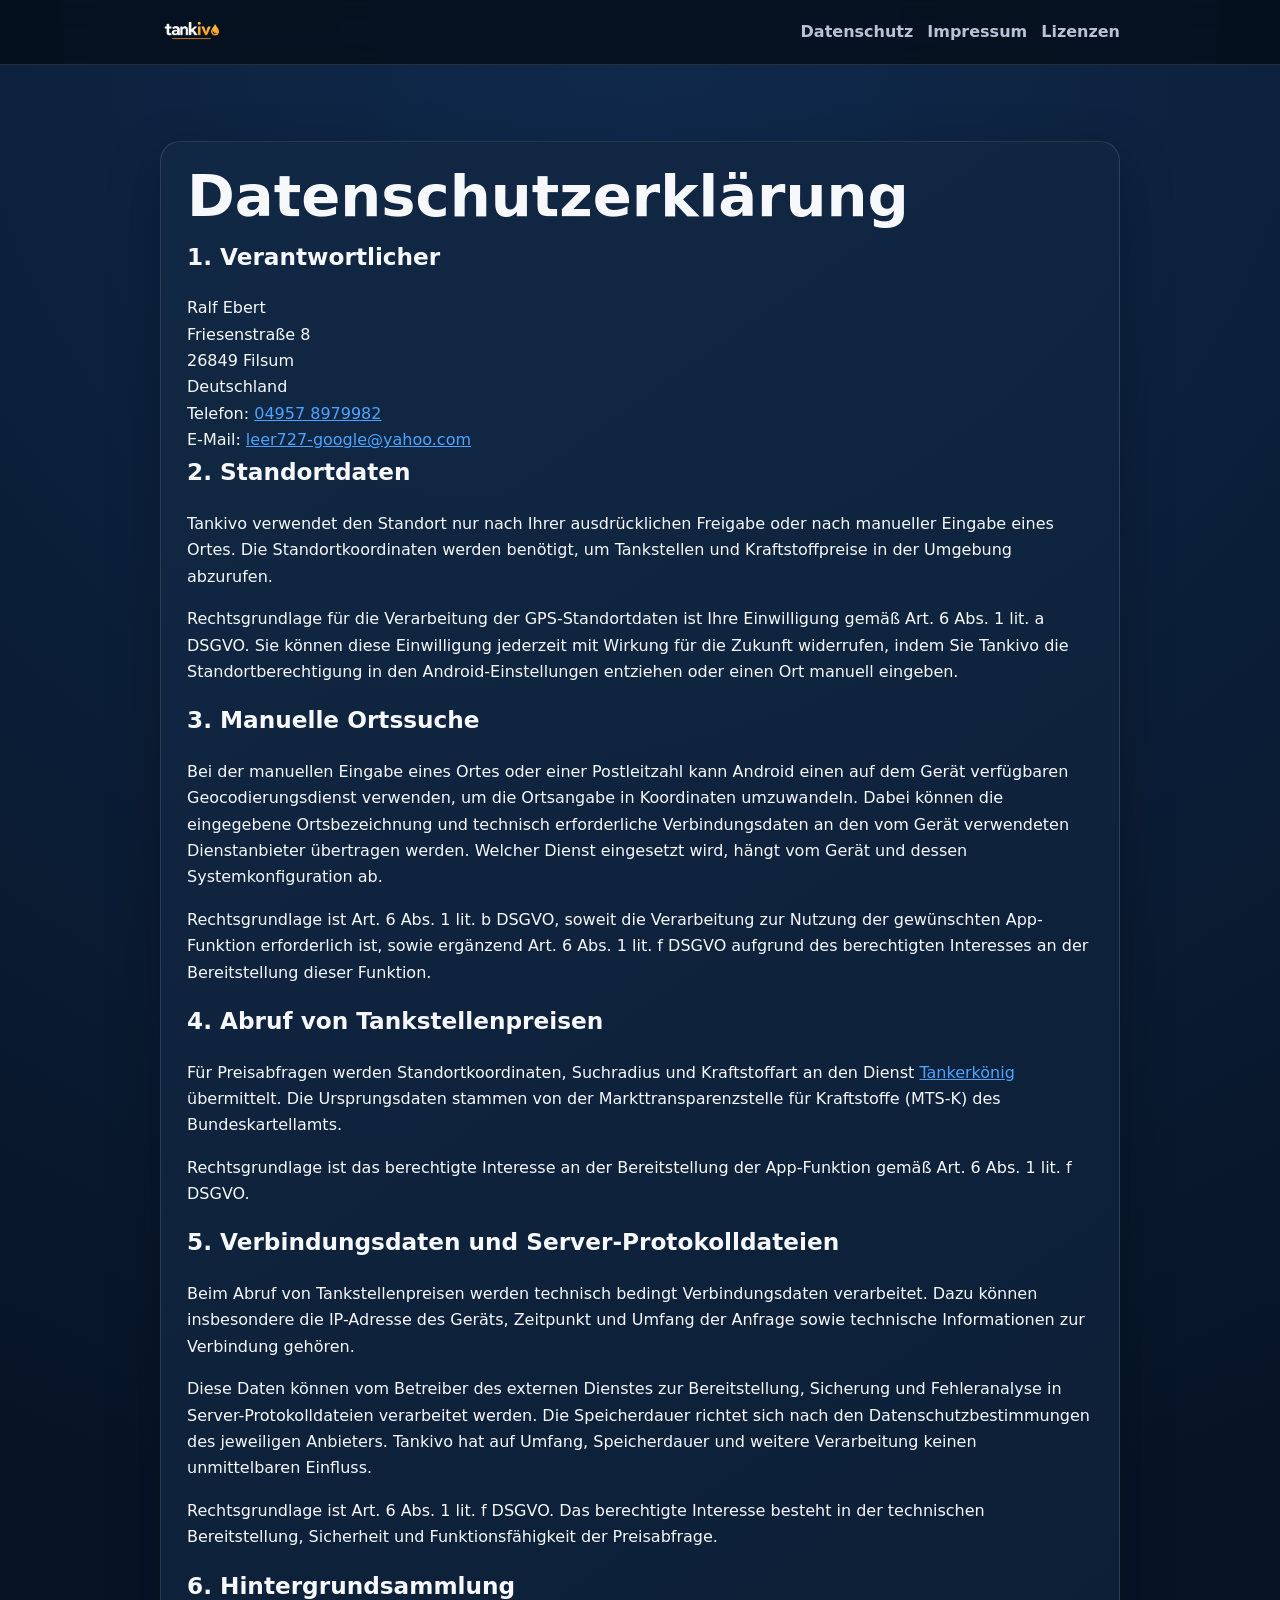
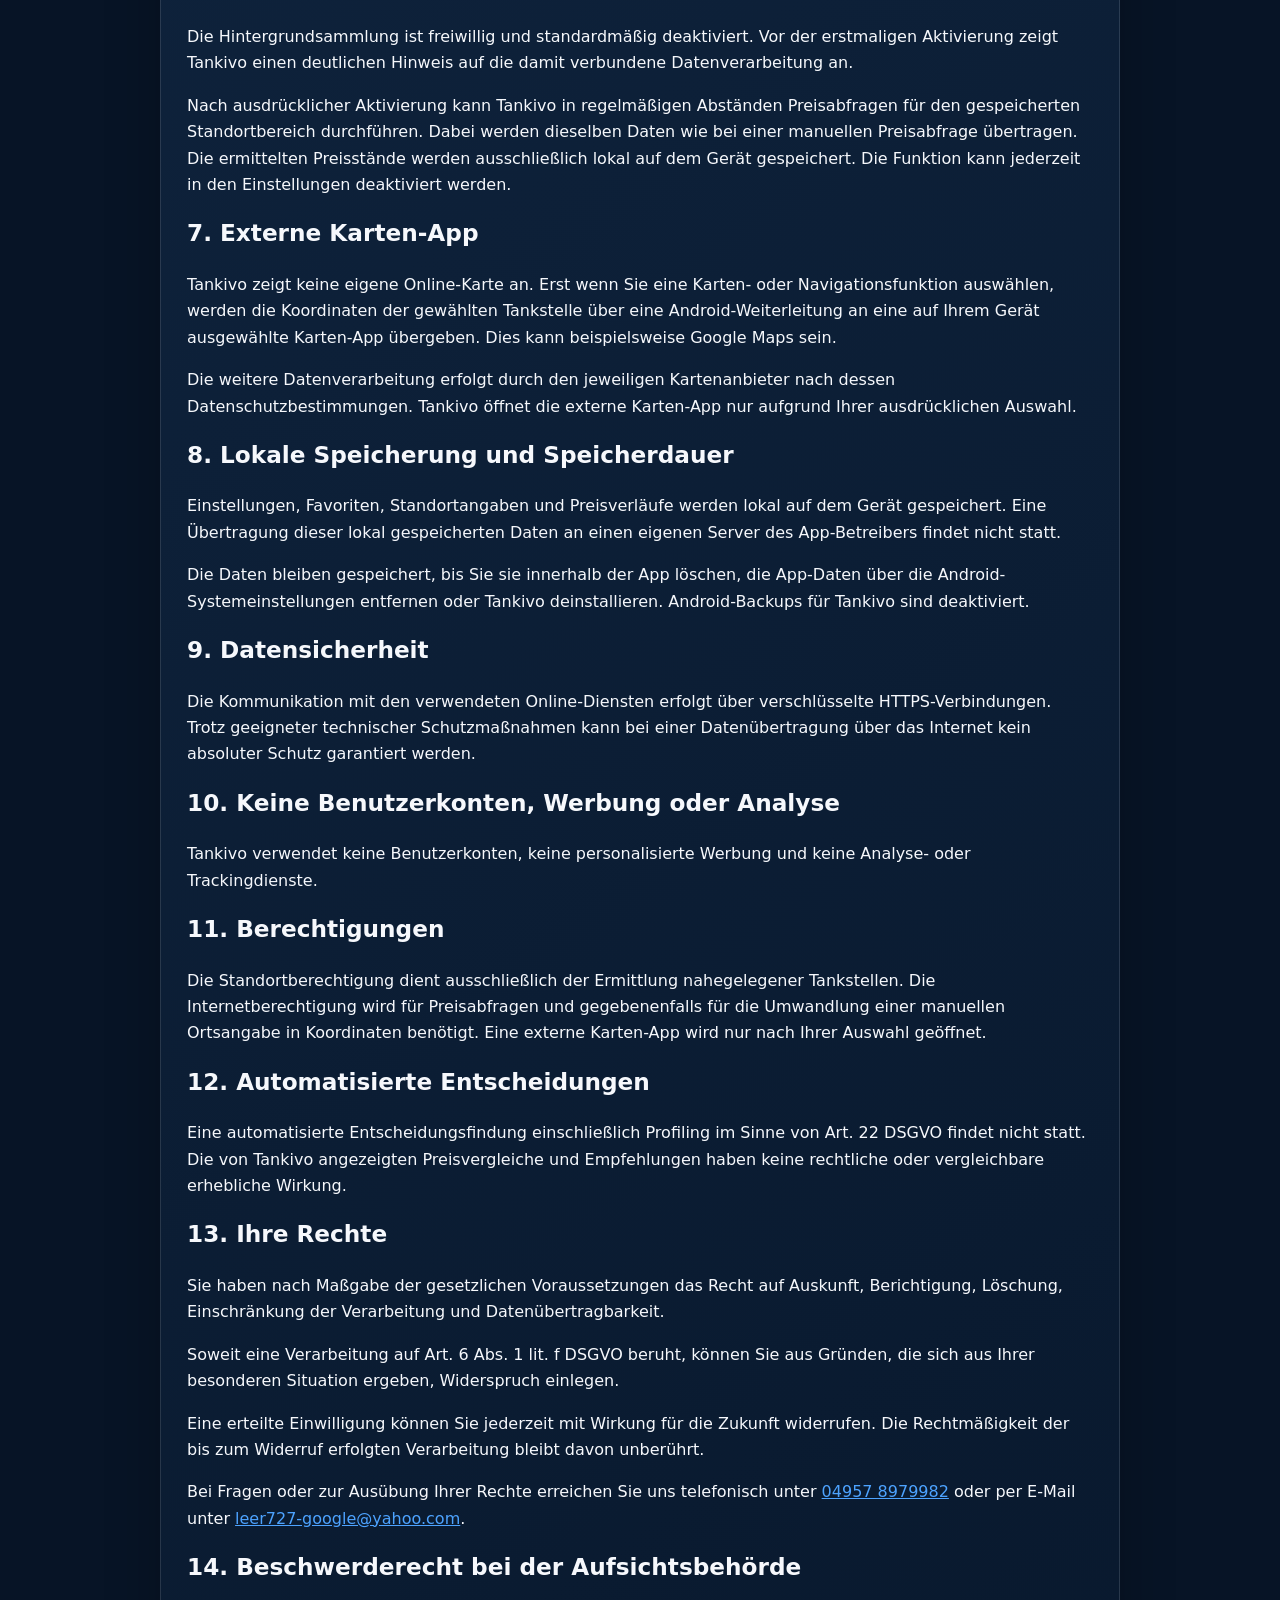
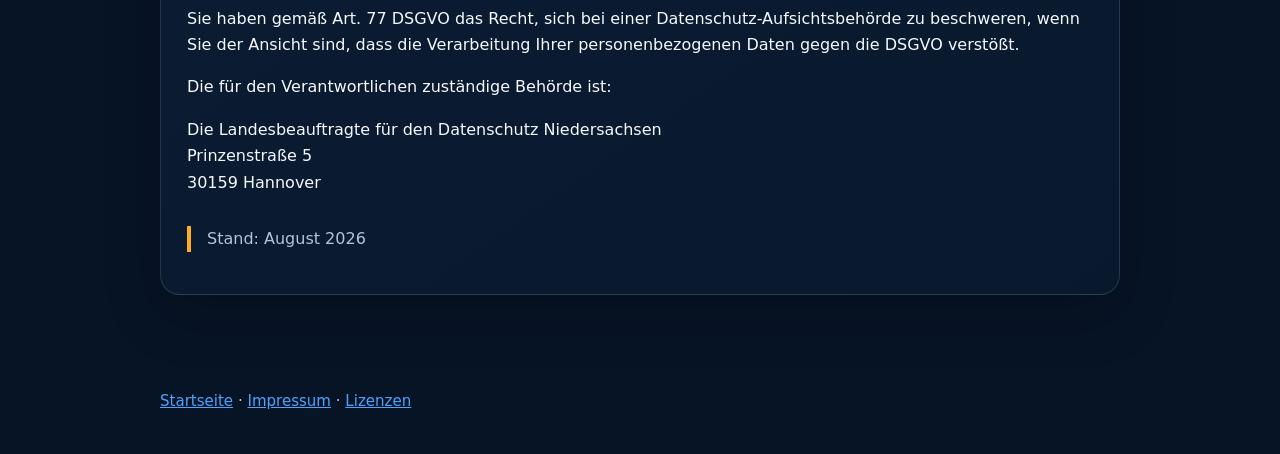
==== commit 0b04bf98: "Use logo directly on privacy page" ====
--- a/datenschutz.html
+++ b/datenschutz.html
@@ -10,9 +10,11 @@
 <body>
 <header>
   <nav>
-    <a class="brand" href="index.html">tank<span>ivo</span></a>
+    <a class="brand" href="index.html" aria-label="Tankivo Startseite">
+      <img class="brand-logo" src="tankivo-logo.png" alt="Tankivo">
+    </a>
     <div class="links">
-      <a href="datenschutz.html">Datenschutz</a>
+      <a href="datenschutz.html" aria-current="page">Datenschutz</a>
       <a href="impressum.html">Impressum</a>
       <a href="lizenzen.html">Lizenzen</a>
     </div>
--- a/style.css
+++ b/style.css
@@ -38,8 +38,25 @@
   justify-content: space-between;
   gap: 20px;
 }
-.brand { font-weight: 850; font-size: 1.25rem; color: #fff; text-decoration: none; }
-.brand span { color: var(--orange); }
+.brand {
+  display: inline-flex;
+  align-items: center;
+  text-decoration: none;
+  line-height: 0;
+}
+.brand-logo {
+  display: block;
+  width: auto;
+  height: 42px;
+  object-fit: contain;
+}
+.brand:not(:has(.brand-logo)) {
+  width: 190px;
+  height: 42px;
+  overflow: hidden;
+  font-size: 0;
+  background: url("tankivo-logo.png") left center / contain no-repeat;
+}
 .links { display: flex; flex-wrap: wrap; gap: 14px; }
 .links a { text-decoration: none; color: var(--muted); font-weight: 650; }
 .links a:hover { color: #fff; }
@@ -51,6 +68,12 @@
   box-shadow: 0 18px 55px rgba(0,0,0,.24);
 }
 .hero { padding: clamp(28px, 6vw, 56px); }
+.hero-logo {
+  display: block;
+  width: min(100%, 620px);
+  height: auto;
+  margin: 0 0 22px;
+}
 .card { padding: 26px; margin-top: 22px; }
 h1 { margin: 0 0 12px; font-size: clamp(2.2rem, 8vw, 4.8rem); line-height: 1; }
 h1 .ivo { color: var(--orange); }
@@ -74,6 +97,9 @@
 footer { padding: 24px 0 40px; color: var(--muted); font-size: .94rem; }
 @media (max-width: 640px) {
   nav { align-items: flex-start; flex-direction: column; padding: 14px 0; }
+  .brand-logo { height: 36px; }
+  .brand:not(:has(.brand-logo)) { width: 165px; height: 36px; }
   main { padding-top: 28px; }
   .hero, .card { border-radius: 15px; }
+  .hero-logo { width: 100%; margin-bottom: 18px; }
 }
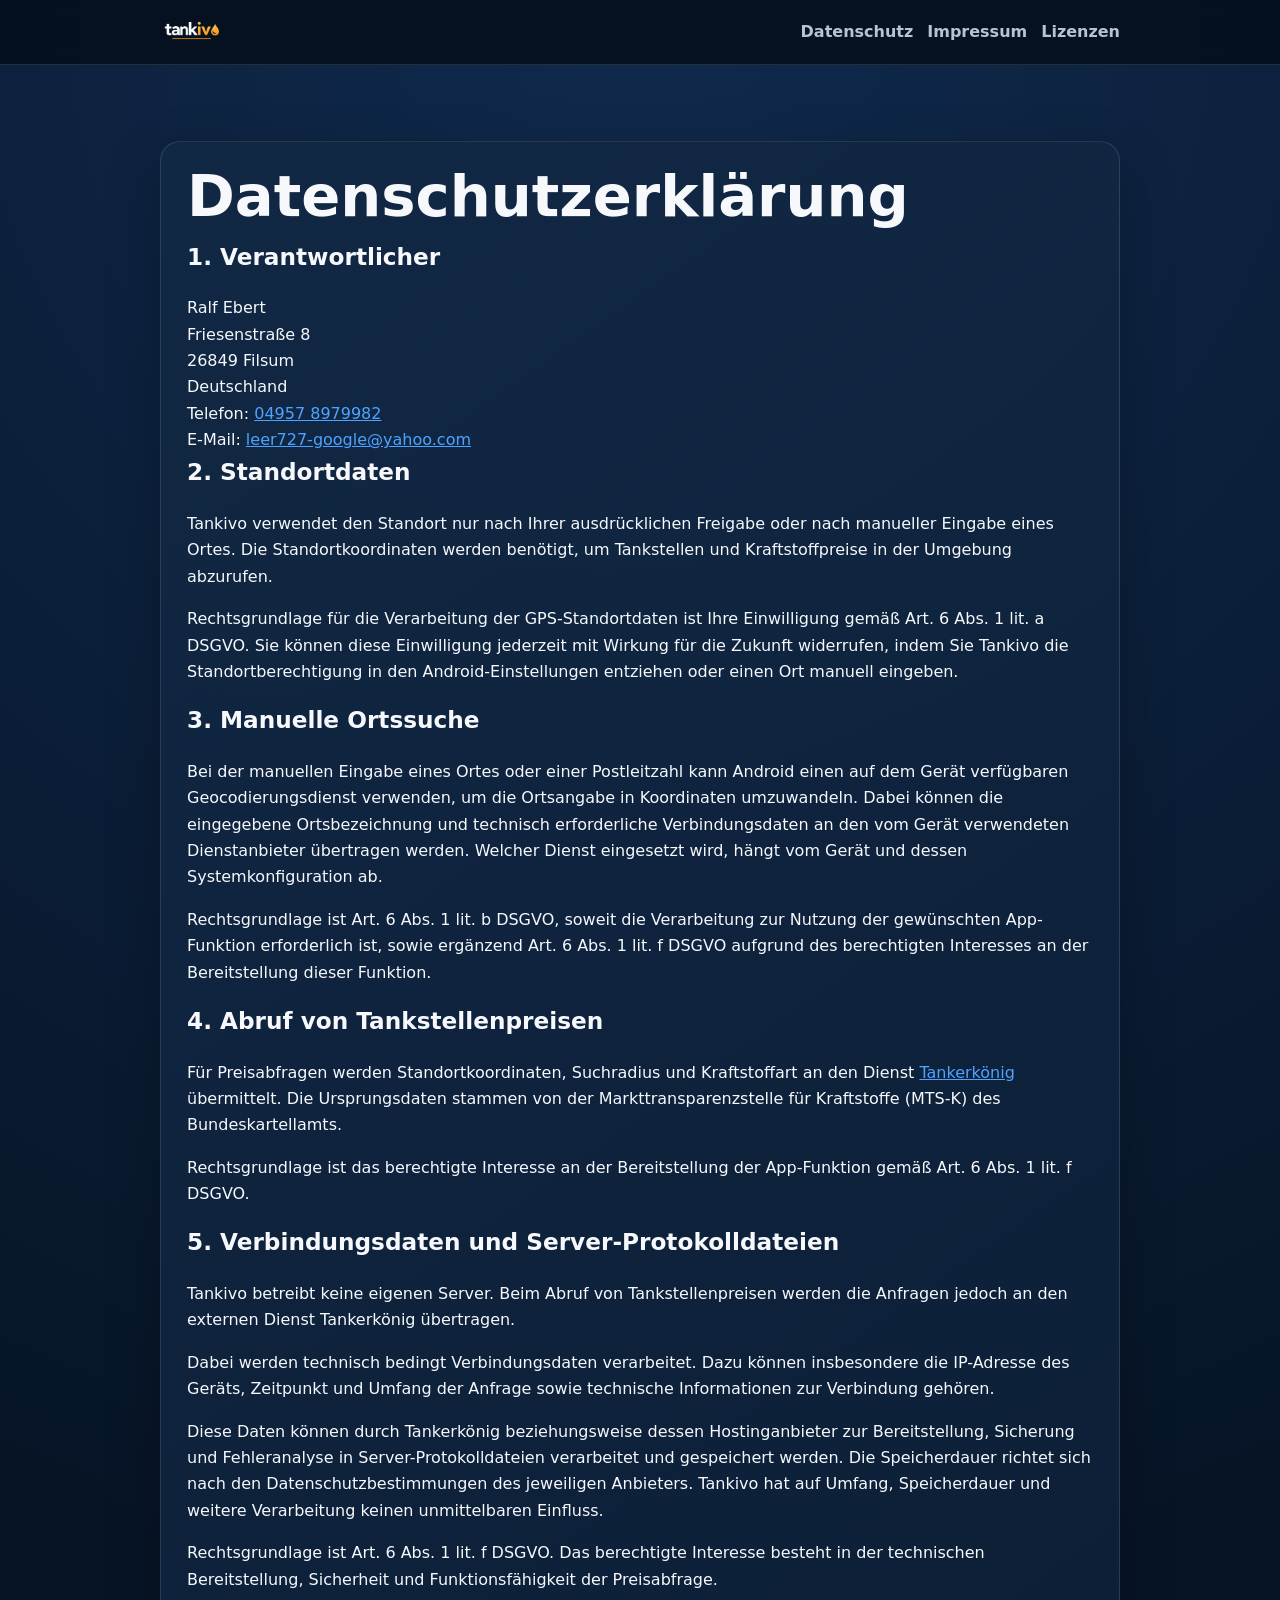
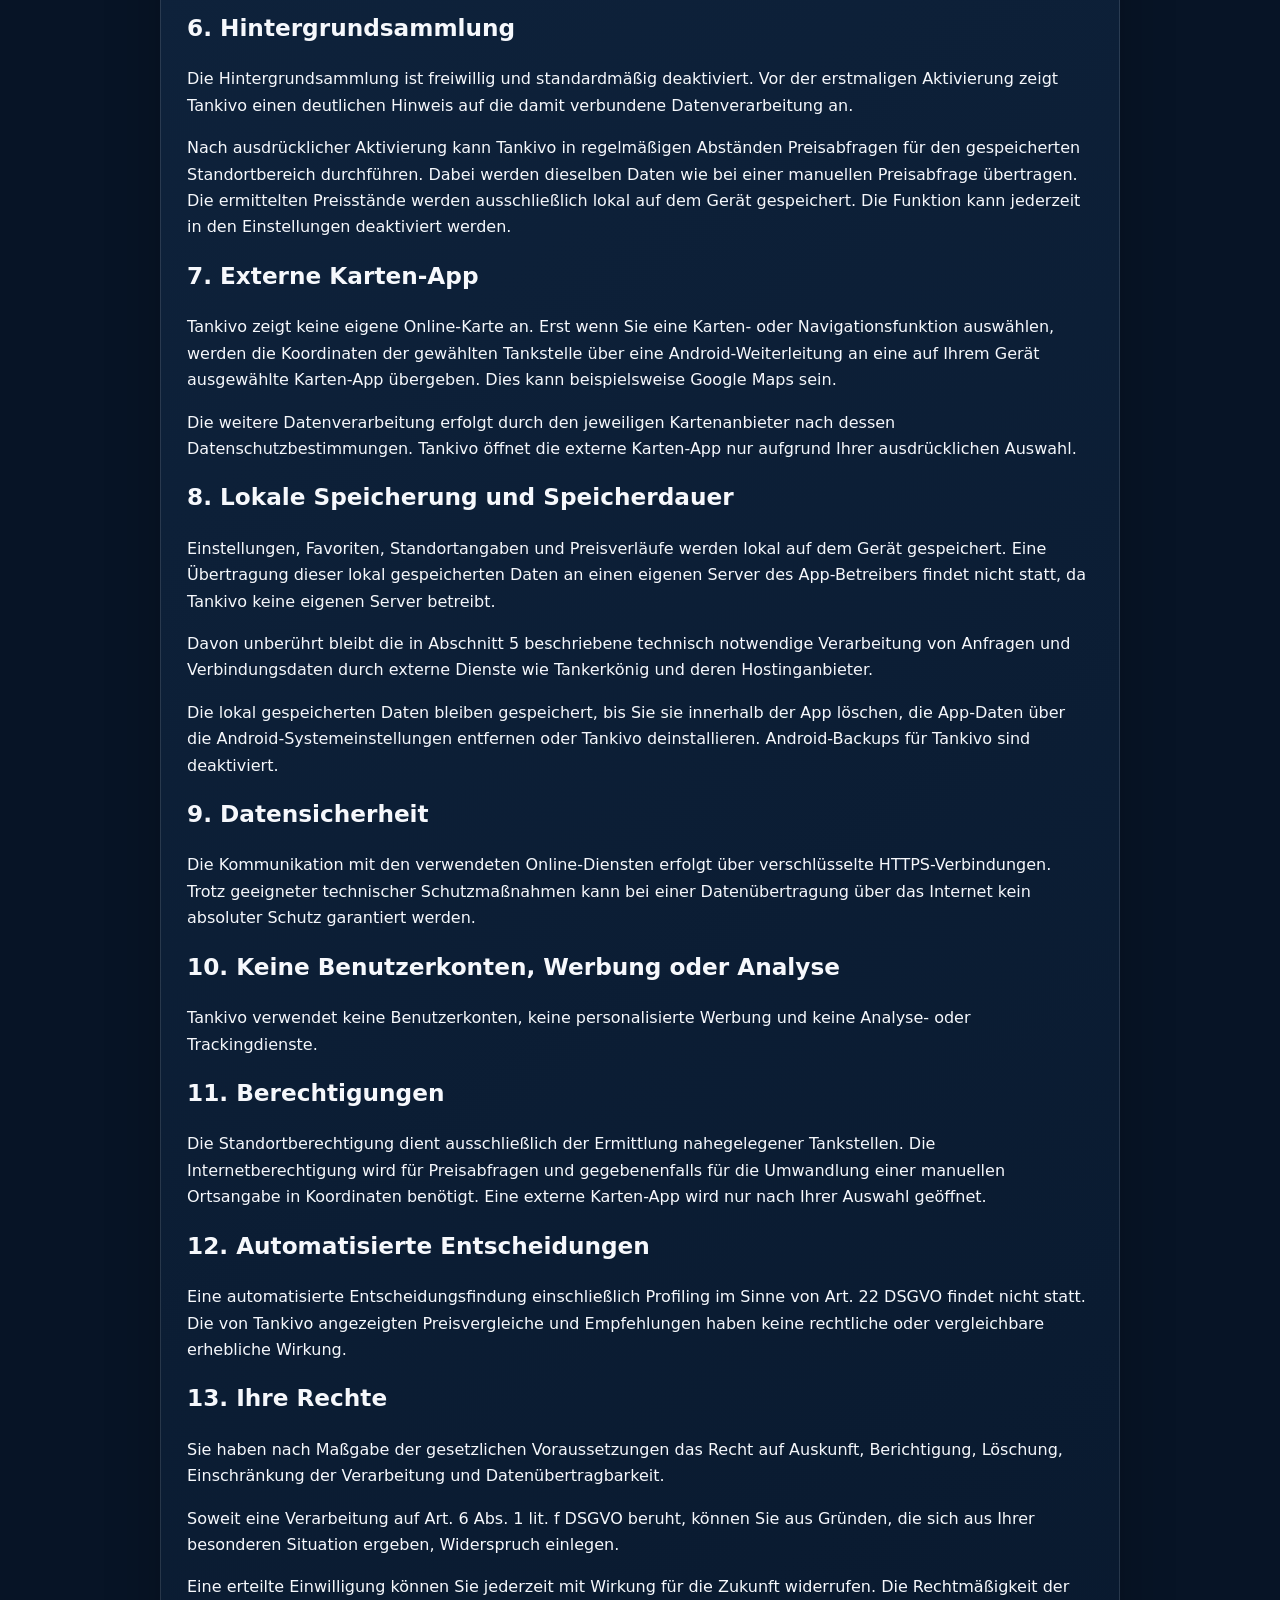
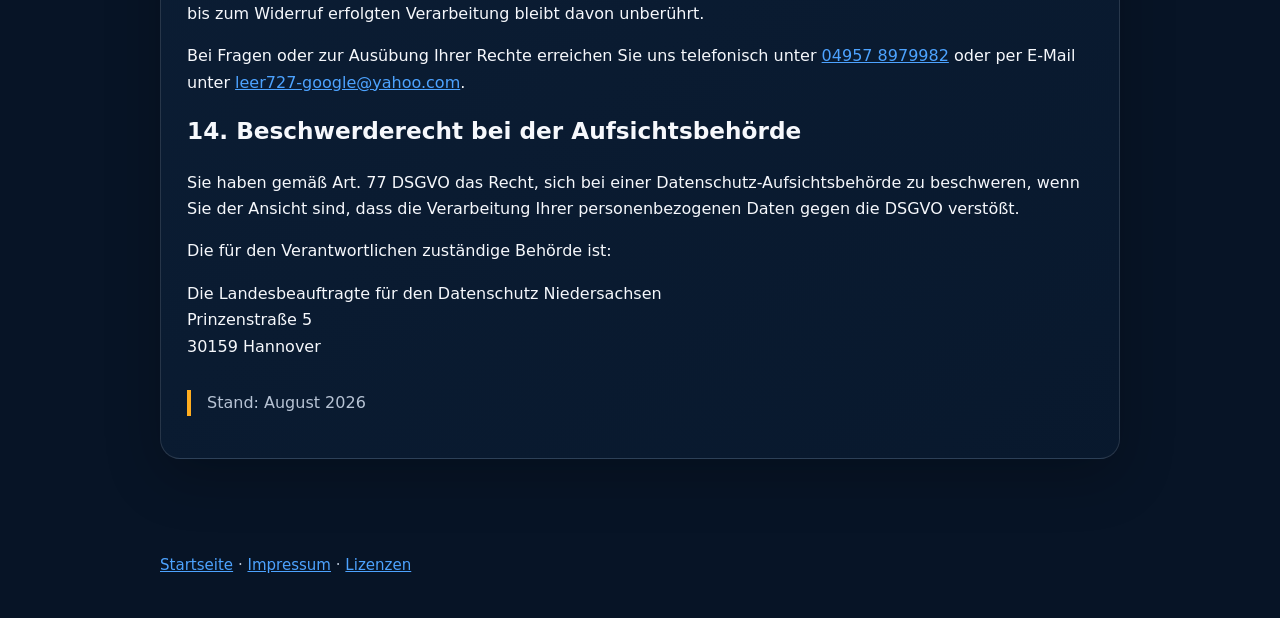
==== commit 74233baf: "Clarify external server log processing" ====
--- a/datenschutz.html
+++ b/datenschutz.html
@@ -47,8 +47,9 @@
     <p>Rechtsgrundlage ist das berechtigte Interesse an der Bereitstellung der App-Funktion gemäß Art. 6 Abs. 1 lit. f DSGVO.</p>
 
     <h2>5. Verbindungsdaten und Server-Protokolldateien</h2>
-    <p>Beim Abruf von Tankstellenpreisen werden technisch bedingt Verbindungsdaten verarbeitet. Dazu können insbesondere die IP-Adresse des Geräts, Zeitpunkt und Umfang der Anfrage sowie technische Informationen zur Verbindung gehören.</p>
-    <p>Diese Daten können vom Betreiber des externen Dienstes zur Bereitstellung, Sicherung und Fehleranalyse in Server-Protokolldateien verarbeitet werden. Die Speicherdauer richtet sich nach den Datenschutzbestimmungen des jeweiligen Anbieters. Tankivo hat auf Umfang, Speicherdauer und weitere Verarbeitung keinen unmittelbaren Einfluss.</p>
+    <p>Tankivo betreibt keine eigenen Server. Beim Abruf von Tankstellenpreisen werden die Anfragen jedoch an den externen Dienst Tankerkönig übertragen.</p>
+    <p>Dabei werden technisch bedingt Verbindungsdaten verarbeitet. Dazu können insbesondere die IP-Adresse des Geräts, Zeitpunkt und Umfang der Anfrage sowie technische Informationen zur Verbindung gehören.</p>
+    <p>Diese Daten können durch Tankerkönig beziehungsweise dessen Hostinganbieter zur Bereitstellung, Sicherung und Fehleranalyse in Server-Protokolldateien verarbeitet und gespeichert werden. Die Speicherdauer richtet sich nach den Datenschutzbestimmungen des jeweiligen Anbieters. Tankivo hat auf Umfang, Speicherdauer und weitere Verarbeitung keinen unmittelbaren Einfluss.</p>
     <p>Rechtsgrundlage ist Art. 6 Abs. 1 lit. f DSGVO. Das berechtigte Interesse besteht in der technischen Bereitstellung, Sicherheit und Funktionsfähigkeit der Preisabfrage.</p>
 
     <h2>6. Hintergrundsammlung</h2>
@@ -60,8 +61,9 @@
     <p>Die weitere Datenverarbeitung erfolgt durch den jeweiligen Kartenanbieter nach dessen Datenschutzbestimmungen. Tankivo öffnet die externe Karten-App nur aufgrund Ihrer ausdrücklichen Auswahl.</p>
 
     <h2>8. Lokale Speicherung und Speicherdauer</h2>
-    <p>Einstellungen, Favoriten, Standortangaben und Preisverläufe werden lokal auf dem Gerät gespeichert. Eine Übertragung dieser lokal gespeicherten Daten an einen eigenen Server des App-Betreibers findet nicht statt.</p>
-    <p>Die Daten bleiben gespeichert, bis Sie sie innerhalb der App löschen, die App-Daten über die Android-Systemeinstellungen entfernen oder Tankivo deinstallieren. Android-Backups für Tankivo sind deaktiviert.</p>
+    <p>Einstellungen, Favoriten, Standortangaben und Preisverläufe werden lokal auf dem Gerät gespeichert. Eine Übertragung dieser lokal gespeicherten Daten an einen eigenen Server des App-Betreibers findet nicht statt, da Tankivo keine eigenen Server betreibt.</p>
+    <p>Davon unberührt bleibt die in Abschnitt 5 beschriebene technisch notwendige Verarbeitung von Anfragen und Verbindungsdaten durch externe Dienste wie Tankerkönig und deren Hostinganbieter.</p>
+    <p>Die lokal gespeicherten Daten bleiben gespeichert, bis Sie sie innerhalb der App löschen, die App-Daten über die Android-Systemeinstellungen entfernen oder Tankivo deinstallieren. Android-Backups für Tankivo sind deaktiviert.</p>
 
     <h2>9. Datensicherheit</h2>
     <p>Die Kommunikation mit den verwendeten Online-Diensten erfolgt über verschlüsselte HTTPS-Verbindungen. Trotz geeigneter technischer Schutzmaßnahmen kann bei einer Datenübertragung über das Internet kein absoluter Schutz garantiert werden.</p>
--- a/style.css
+++ b/style.css
@@ -50,13 +50,6 @@
   height: 42px;
   object-fit: contain;
 }
-.brand:not(:has(.brand-logo)) {
-  width: 190px;
-  height: 42px;
-  overflow: hidden;
-  font-size: 0;
-  background: url("tankivo-logo.png") left center / contain no-repeat;
-}
 .links { display: flex; flex-wrap: wrap; gap: 14px; }
 .links a { text-decoration: none; color: var(--muted); font-weight: 650; }
 .links a:hover { color: #fff; }
@@ -98,7 +91,6 @@
 @media (max-width: 640px) {
   nav { align-items: flex-start; flex-direction: column; padding: 14px 0; }
   .brand-logo { height: 36px; }
-  .brand:not(:has(.brand-logo)) { width: 165px; height: 36px; }
   main { padding-top: 28px; }
   .hero, .card { border-radius: 15px; }
   .hero-logo { width: 100%; margin-bottom: 18px; }
